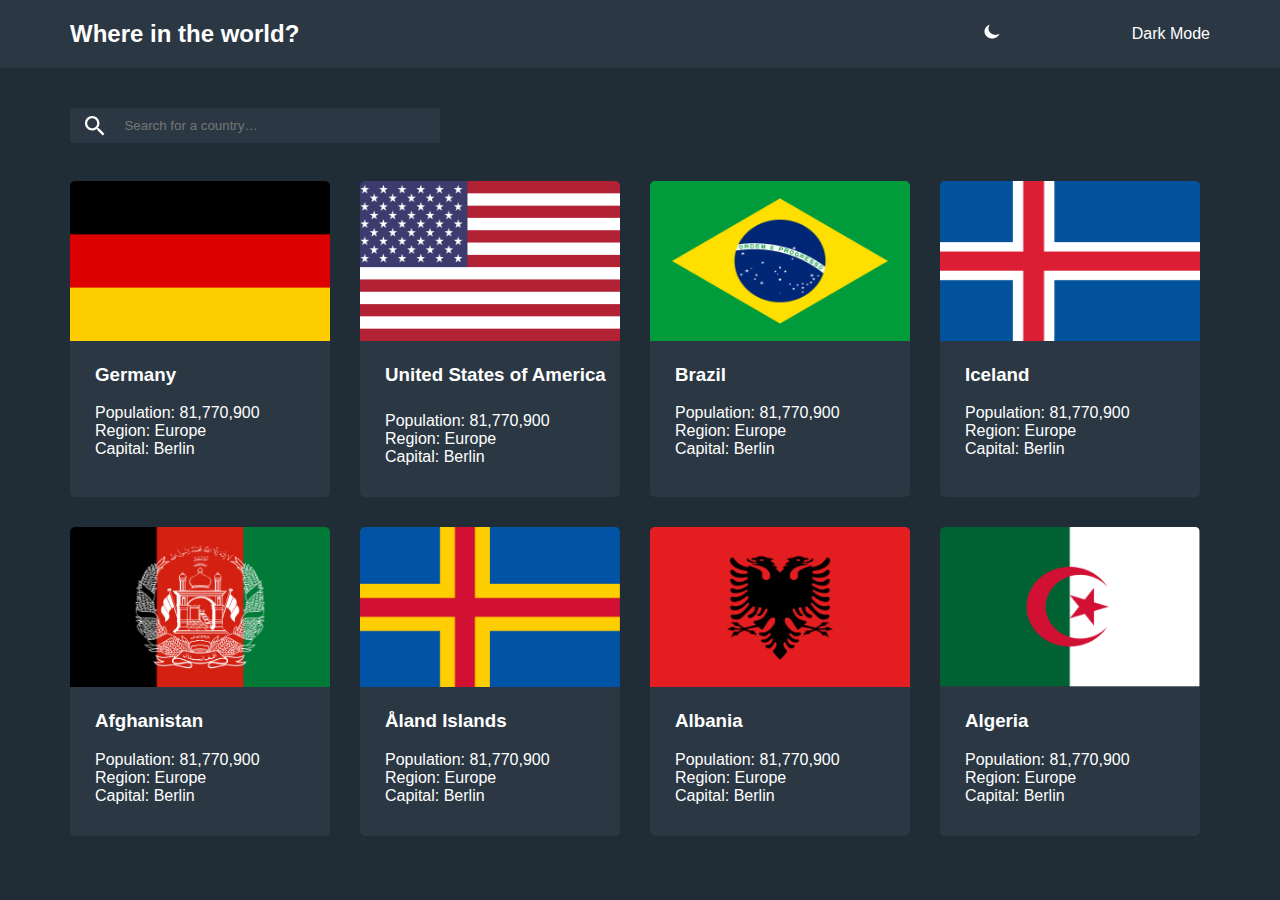
==== index.html @ ee54bdf9 "tugadi" ====
<!DOCTYPE html>
<html lang="en">

<head>
    <meta charset="UTF-8">
    <meta name="viewport" content="width=device-width, initial-scale=1.0">
    <title>Flag</title>
    <link rel="stylesheet" href="stayl.css">
</head>

<body>
    <header>
        <div class="container">
            <h2>Where in the world?</h2>
            <img src="./imges/Group 3.png" alt="">
            <p>Dark Mode</p>
        </div>
    </header>

    <main>
        <section>
            <div class="container">
                <form>
                   <img src="./imges/search (1).svg" alt=""> <input type="text" placeholder="            Search for a country…">
                </form>
                <div class="countries">
                    <div class="country">
                        <img src="./imges/germany.png" alt="germany">
                        <h3>Germany</h3>
                        <ul>
                            <li>Population: 81,770,900</li>
                            <li>Region: Europe</li>
                            <li>Capital: Berlin</li>
                        </ul>
                    </div>
                    <div class="country">
                        <img src="./imges/amerika.png" alt="germany">
                        <h3 class="top">United States of America</h3>
                        <ul class="bottum">
                            <li>Population: 81,770,900</li>
                            <li>Region: Europe</li>
                            <li>Capital: Berlin</li>
                        </ul>
                    </div>
                    <div class="country">
                        <img src="./imges/brazila.png" alt="germany">
                        <h3>Brazil</h3>
                        <ul>
                            <li>Population: 81,770,900</li>
                            <li>Region: Europe</li>
                            <li>Capital: Berlin</li>
                        </ul>
                    </div>
                    <div class="country">
                        <img src="./imges/Iceland.png" alt="germany">
                        <h3>Iceland</h3>
                        <ul>
                            <li>Population: 81,770,900</li>
                            <li>Region: Europe</li>
                            <li>Capital: Berlin</li>
                        </ul>
                    </div>
                    <div class="country">
                        <img src="./imges/Afghanistan.png" alt="germany">
                        <h3>Afghanistan</h3>
                        <ul>
                            <li>Population: 81,770,900</li>
                            <li>Region: Europe</li>
                            <li>Capital: Berlin</li>
                        </ul>
                    </div>
                    <div class="country">
                        <img src="./imges/Åland Islands.png" alt="germany">
                        <h3>Åland Islands</h3>
                        <ul>
                            <li>Population: 81,770,900</li>
                            <li>Region: Europe</li>
                            <li>Capital: Berlin</li>
                        </ul>
                    </div>
                    <div class="country">
                        <img src="./imges/Albania.png" alt="germany">
                        <h3>Albania</h3>
                        <ul>
                            <li>Population: 81,770,900</li>
                            <li>Region: Europe</li>
                            <li>Capital: Berlin</li>
                        </ul>
                    </div>
                    <div class="country">
                        <img src="./imges/Algeria.png" alt="germany">
                        <h3>Algeria</h3>
                        <ul>
                            <li>Population: 81,770,900</li>
                            <li>Region: Europe</li>
                            <li>Capital: Berlin</li>
                        </ul>
                    </div>
                </div>
            </div>
        </section>
    </main>
</body>

</html>
---- stayl.css ----
.container{
    width: 1140px;
    margin: 0 auto;
}

header{
    background-color: #2B3844;
}

body{
    background-color: #202C36;
    color: white;
    font-family: Arial, Helvetica, sans-serif;
    margin-top: 0;
    margin-left: 0;
    margin-right: 0;
}

header .container{
    display: flex;
    align-items: center;
    justify-content: space-between;
}

form input{
    background-color: #2B3844;
    border: none;
    border-radius: 3px;
    margin-top: 40px;
    margin-bottom: 38px;
    padding: 10px;
    width: 350px;
    color: white;
}

.countries .country{
    background-color: #2B3844;
    width: 260px;
    border-radius: 5px;
}

.countries{
    display: flex;
    flex-wrap: wrap;
    gap: 30px;
}

img {
    width: 100%;
    border-top-right-radius: 5px;
    border-top-left-radius: 5px;
}

ul{
    list-style: none;
    padding-left: 25px;
}

h3{
    padding-left: 25px;
}

form img{
    height: 20px;
    position: absolute;
    left: -545px;
    top: 116px;
}

header img{
    height: 20px;
    width: 20px;
    position: absolute;
    right: 278px;
    top: 21px;
}

.country .bottum {
    padding-top: 8px;
}

.countries .country img {
    height: 160px;
}

.countries .country ul {
    padding-bottom: 15px;
}

@media (max-width: 600px) {
    form {
        text-align: center;
    }

    input {
        width: 90%;
    }

    .countries {
        justify-content: center;
    }
}
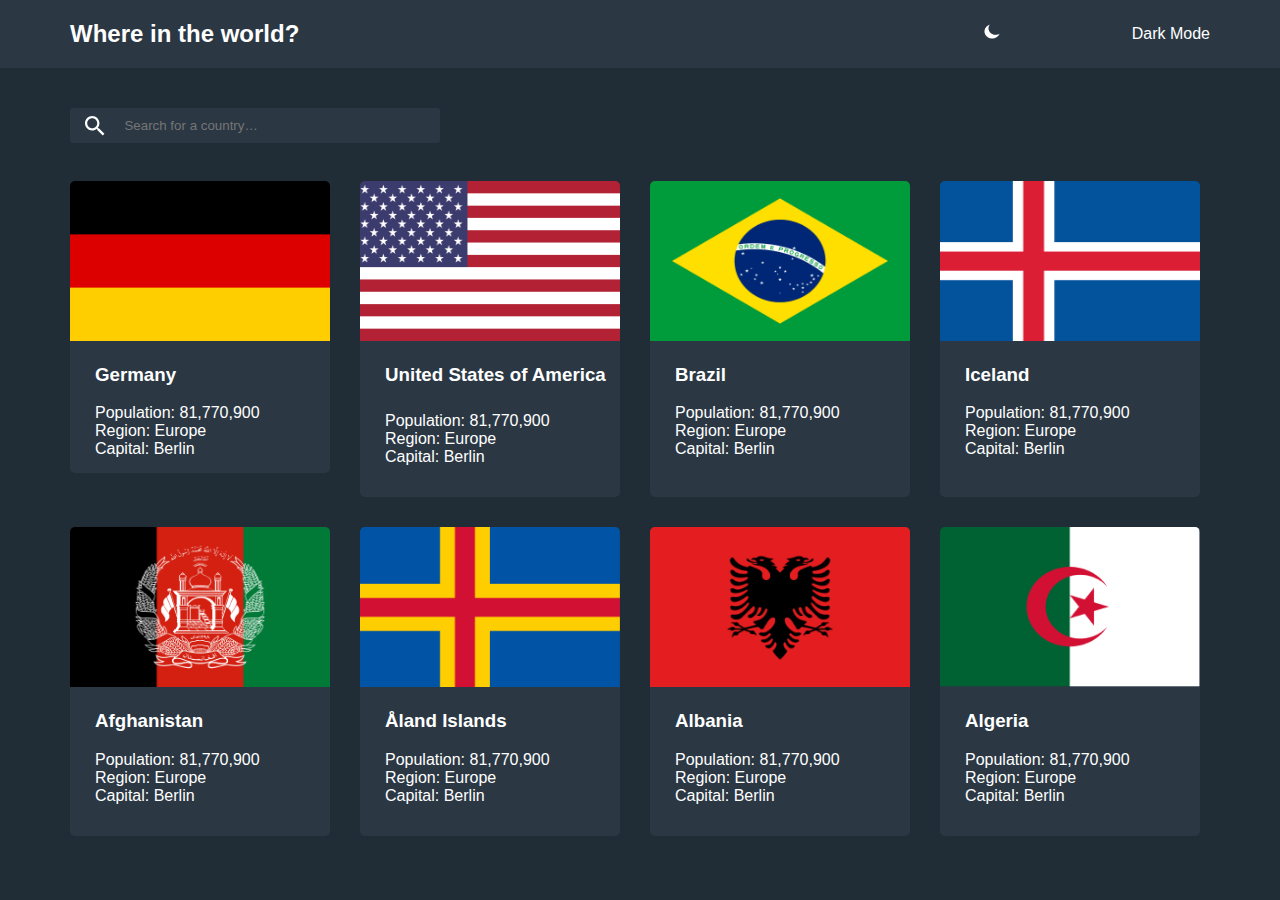
==== commit 875131e9: "tugadi" ====
--- a/index.html
+++ b/index.html
@@ -24,15 +24,17 @@
                    <img src="./imges/search (1).svg" alt=""> <input type="text" placeholder="            Search for a country…">
                 </form>
                 <div class="countries">
-                    <div class="country">
-                        <img src="./imges/germany.png" alt="germany">
-                        <h3>Germany</h3>
-                        <ul>
-                            <li>Population: 81,770,900</li>
-                            <li>Region: Europe</li>
-                            <li>Capital: Berlin</li>
-                        </ul>
-                    </div>
+                    <a href="./countries/germany.html">
+                        <div class="country">
+                            <img src="./imges/germany.png" alt="germany">
+                            <h3>Germany</h3>
+                            <ul>
+                                <li>Population: 81,770,900</li>
+                                <li>Region: Europe</li>
+                                <li>Capital: Berlin</li>
+                            </ul>
+                        </div>
+                    </a>
                     <div class="country">
                         <img src="./imges/amerika.png" alt="germany">
                         <h3 class="top">United States of America</h3>
--- a/stayl.css
+++ b/stayl.css
@@ -1,6 +1,10 @@
 .container{
     width: 1140px;
     margin: 0 auto;
+}
+
+a {
+    text-decoration: none;
 }
 
 header{
@@ -87,6 +91,68 @@
     padding-bottom: 15px;
 }
 
+.countries a .country {
+    color: white;
+}
+
+.flag {
+    width: 361px;
+    border-radius: 10px;
+    margin-top: 50px;
+    height: 230px;
+}
+
+.germany .container .back{
+    background-color: #2B3844;
+    color: white;
+    padding: 10px 20px;
+    border-radius: 5px;
+}
+
+.back {
+    padding-right: 50px;
+    gap: 30px;
+}
+
+.ota{
+    margin-bottom: 50px;
+}
+
+.left{
+    line-height: 25px;
+}
+
+.redio{
+    background-color: #2B3844;
+    color: white;
+    padding: 10px 20px;
+    border-radius: 5px;
+    font-size: 13px;
+}
+
+.right{
+    padding-left: 100px;
+}
+
+.flex{
+    display: flex;
+    justify-content: space-between;
+    align-items: center;
+    font-size: 15px;
+}
+
+.right ul{
+    list-style: none;
+    line-height: 25px;
+    padding-left: 3px;
+    padding-bottom: 30px;
+}
+
+.germany{
+    display: flex;
+    align-items: center;
+}
+
 @media (max-width: 600px) {
     form {
         text-align: center;
